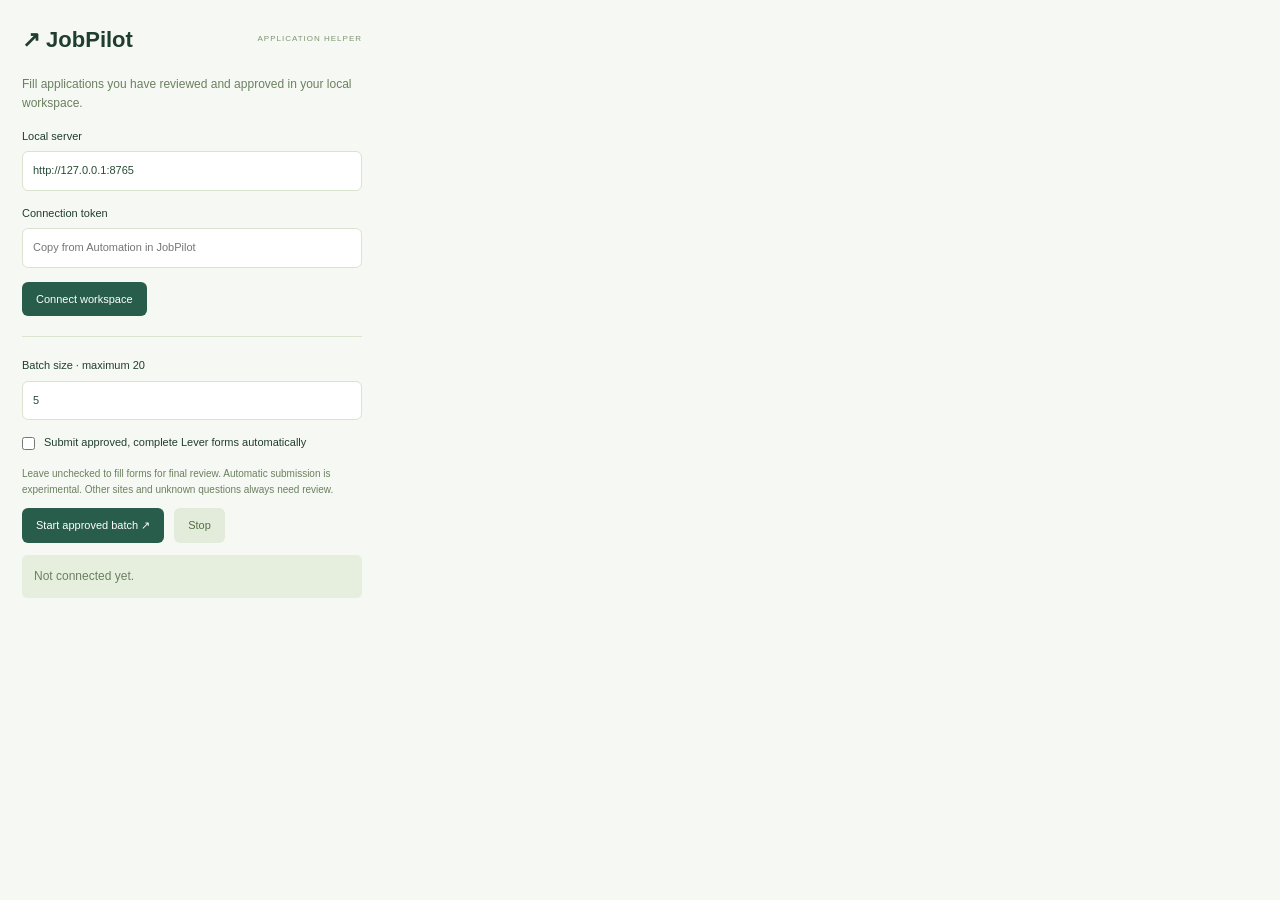
==== extension/popup.html @ dc2bdb11 "feat: add initial implementation of JobPilot application with core features - Introduced main HTML s" ====
<!doctype html><html><head><meta charset="utf-8"><title>JobPilot helper</title><link rel="stylesheet" href="popup.css"></head><body><header><b>↗ JobPilot</b><span>APPLICATION HELPER</span></header><p>Fill applications you have reviewed and approved in your local workspace.</p><label>Local server<input id="server" value="http://127.0.0.1:8765"></label><label>Connection token<input id="token" type="password" placeholder="Copy from Automation in JobPilot"></label><button id="connect">Connect workspace</button><hr><label>Batch size · maximum 20<input id="limit" type="number" min="1" max="20" value="5"></label><label class="check"><input id="auto" type="checkbox">Submit approved, complete Lever forms automatically</label><p class="help">Leave unchecked to fill forms for final review. Automatic submission is experimental. Other sites and unknown questions always need review.</p><div class="buttons"><button id="start">Start approved batch ↗</button><button id="stop">Stop</button></div><p id="status" role="status">Not connected yet.</p><script src="popup.js"></script></body></html>
---- extension/popup.css ----
body{width:340px;padding:22px;margin:0;background:#f6f8f3;color:#203d31;font:12px/1.6 -apple-system,BlinkMacSystemFont,sans-serif}header{display:flex;justify-content:space-between;align-items:center;margin-bottom:18px}header b{font-size:22px}header span{font-size:8px;letter-spacing:1px;color:#809572}p{color:#6b8060}label{display:block;font-size:11px;margin:14px 0}input{display:block;width:100%;box-sizing:border-box;background:#fff;border:1px solid #d9e3d0;border-radius:6px;padding:10px;margin-top:6px;font:inherit;color:#274c37}input[type=checkbox]{width:auto;margin:3px 9px 0 0;accent-color:#285d4b}.check{display:flex;align-items:start}button{background:#285d4b;color:white;border:0;border-radius:6px;padding:11px 14px;font-size:11px;cursor:pointer}#stop{background:#e3ebdb;color:#526e40}.buttons{display:flex;gap:10px}.help{font-size:10px}hr{border:0;border-top:1px solid #dbe5d2;margin:20px 0}#status{background:#e6efde;padding:12px;border-radius:5px;overflow-wrap:anywhere}
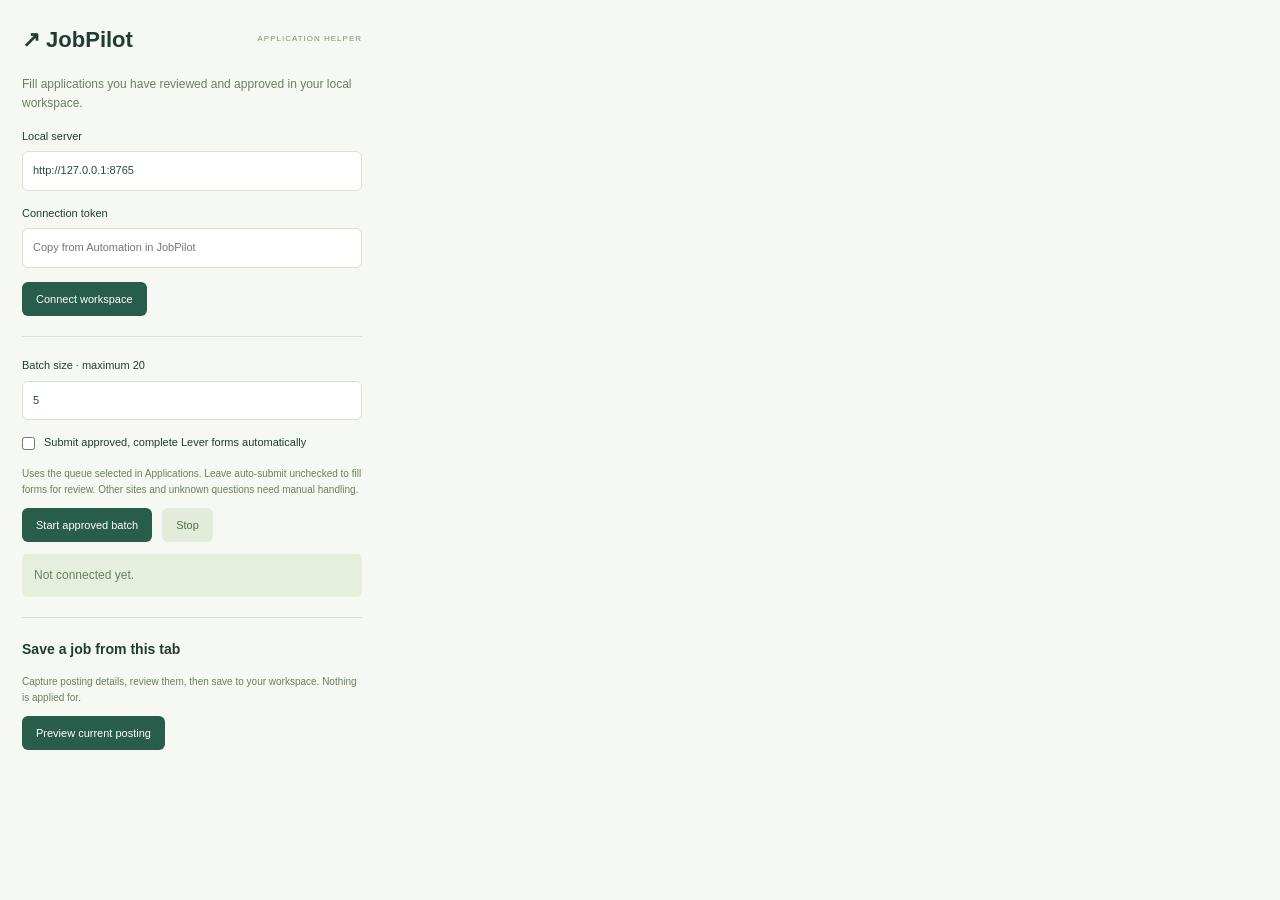
==== commit 5be911fd: "feat: add job workspace and tailored LaTeX resumes Add persistent planning, resume variants, documen" ====
--- a/extension/popup.html
+++ b/extension/popup.html
@@ -1 +1,15 @@
-<!doctype html><html><head><meta charset="utf-8"><title>JobPilot helper</title><link rel="stylesheet" href="popup.css"></head><body><header><b>↗ JobPilot</b><span>APPLICATION HELPER</span></header><p>Fill applications you have reviewed and approved in your local workspace.</p><label>Local server<input id="server" value="http://127.0.0.1:8765"></label><label>Connection token<input id="token" type="password" placeholder="Copy from Automation in JobPilot"></label><button id="connect">Connect workspace</button><hr><label>Batch size · maximum 20<input id="limit" type="number" min="1" max="20" value="5"></label><label class="check"><input id="auto" type="checkbox">Submit approved, complete Lever forms automatically</label><p class="help">Leave unchecked to fill forms for final review. Automatic submission is experimental. Other sites and unknown questions always need review.</p><div class="buttons"><button id="start">Start approved batch ↗</button><button id="stop">Stop</button></div><p id="status" role="status">Not connected yet.</p><script src="popup.js"></script></body></html>
+<!doctype html>
+<html lang="en"><head><meta charset="utf-8"><title>JobPilot helper</title><link rel="stylesheet" href="popup.css"></head>
+<body>
+  <header><b>↗ JobPilot</b><span>APPLICATION HELPER</span></header>
+  <p>Fill applications you have reviewed and approved in your local workspace.</p>
+  <label>Local server<input id="server" value="http://127.0.0.1:8765"></label>
+  <label>Connection token<input id="token" type="password" placeholder="Copy from Automation in JobPilot"></label>
+  <button id="connect">Connect workspace</button><hr>
+  <label>Batch size · maximum 20<input id="limit" type="number" min="1" max="20" value="5"></label>
+  <label class="check"><input id="auto" type="checkbox">Submit approved, complete Lever forms automatically</label>
+  <p class="help">Uses the queue selected in Applications. Leave auto-submit unchecked to fill forms for review. Other sites and unknown questions need manual handling.</p>
+  <div class="buttons"><button id="start">Start approved batch</button><button id="stop">Stop</button></div>
+  <p id="status" role="status">Not connected yet.</p>
+  <script src="popup.js"></script><script src="capture.js"></script>
+</body></html>
